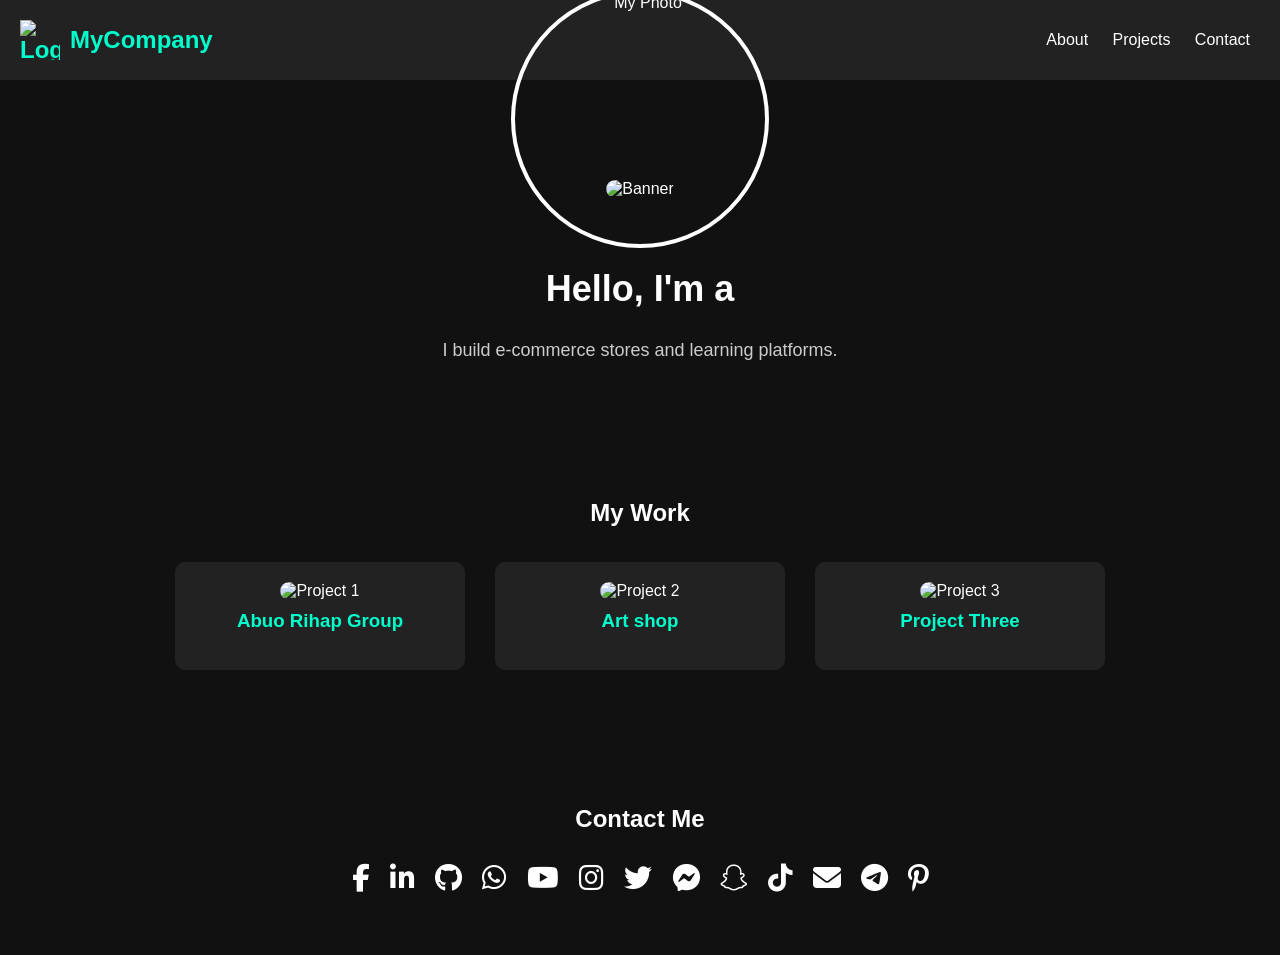
==== frontend/index.html @ 84a86a70 "Add files via upload" ====
<!DOCTYPE html>
<html lang="en">
<head>
  <meta charset="UTF-8">
  <meta name="viewport" content="width=device-width, initial-scale=1.0">
  <title>My Portfolio</title>
  <link rel="stylesheet" href="style.css">
  <!-- Font Awesome CDN -->
  <link rel="stylesheet" href="https://cdnjs.cloudflare.com/ajax/libs/font-awesome/6.5.0/css/all.min.css">
</head>
<body>
  <!-- Header -->
  <header>
    <div class="logo">
      <img src="assets/images/logo.png" alt="Logo" class="logo-img">
      <span>MyCompany</span>
    </div>
    <nav>
      <a href="#about">About</a>
      <a href="#projects">Projects</a>
      <a href="#contact">Contact</a>
    </nav>
  </header>

  <!-- Hero Section -->
  <section class="hero">
    <div class="banner-container">
      <img src="assets/images/banner.jpg" alt="Banner" class="banner-img">
      <img src="assets/images/profile.jpg" alt="My Photo" class="profile-img">
    </div>
    <h1>Hello, I'm a Web Developer</h1>
    <p>I build e-commerce stores and learning platforms.</p>
  </section>

  <!-- Projects -->
  <section id="projects">
    <h2>My Work</h2>
    <div class="cards">
      <div class="card" onclick="openProject('https://hmztzyadtarq-wq.github.io/....-..../')">
        <img src="assets/images/project1.png" alt="Project 1">
        <h3>Abuo Rihap Group</h3>
      </div>
      <div class="card" onclick="openProject('https://hmztzyadtarq-wq.github.io/Artist-A-Darsh/')">
        <img src="assets/images/project2.jpg" alt="Project 2">
        <h3>Art shop</h3>
      </div>
      <div class="card" onclick="openProject('https://github.com/hmztzyadtarq-wq/Artist-A-Darsh')">
        <img src="assets/images/project3.jpg" alt="Project 3">
        <h3>Project Three</h3>
      </div>
    </div>
  </section>

 <!-- Contact -->
<!-- Contact -->
<section id="contact">
  <h2>Contact Me</h2>
  <div class="social-icons">
    <a href="https://www.facebook.com/profile.php?id=100011259132500" target="_blank" class="icon facebook"><i class="fab fa-facebook-f"></i></a>
    <a href="https://www.linkedin.com/feed/" target="_blank" class="icon linkedin"><i class="fab fa-linkedin-in"></i></a>
    <a href="https://github.com" target="_blank" class="icon github"><i class="fab fa-github"></i></a>
    <a href="https://wa.me/01140090339" target="_blank" class="icon whatsapp"><i class="fab fa-whatsapp"></i></a>
    <a href="https://youtube.com" target="_blank" class="icon youtube"><i class="fab fa-youtube"></i></a>
    <a href="https://www.instagram.com/accounts/onetap/" target="_blank" class="icon instagram"><i class="fab fa-instagram"></i></a>
    <a href="https://twitter.com" target="_blank" class="icon twitter"><i class="fab fa-twitter"></i></a>
    <a href="https://messenger.com" target="_blank" class="icon messenger"><i class="fab fa-facebook-messenger"></i></a>
    <a href="https://snapchat.com" target="_blank" class="icon snapchat"><i class="fab fa-snapchat-ghost"></i></a>
    <a href="https://tiktok.com" target="_blank" class="icon tiktok"><i class="fab fa-tiktok"></i></a>
    <a href="hztzyadtarq@gail.com" target="_blank" class="icon email"><i class="fas fa-envelope"></i></a>
    <a href="https://telegram.org" target="_blank" class="icon telegram"><i class="fab fa-telegram-plane"></i></a>
    <a href="https://pinterest.com" target="_blank" class="icon pinterest"><i class="fab fa-pinterest-p"></i></a>
  </div>
</section>



  <script src="script.js"></script>
</body>
</html>
---- frontend/style.css ----
body {
  margin: 0;
  font-family: Arial, sans-serif;
  background: #111;
  color: #fff;
  overflow-x: hidden;
}

/* Header */
header {
  display: flex;
  justify-content: space-between;
  align-items: center;
  padding: 20px;
  background: #222;
  position: sticky;
  top: 0;
}

header .logo {
  display: flex;
  align-items: center;
  font-size: 24px;
  font-weight: bold;
  color: #00ffcc;
}

.logo-img {
  width: 40px;
  height: 40px;
  margin-right: 10px;
}

/* Navigation */
nav a {
  margin: 0 10px;
  color: #fff;
  text-decoration: none;
  transition: color 0.3s;
}
nav a:hover {
  color: #00ffcc;
}

/* Hero Section */
.hero {
  text-align: center;
  padding: 50px;
  animation: fadeIn 2s ease-in-out;
  margin-top: 50px;
}

.banner-container {
  position: relative;
  display: inline-block;
}

.banner-img {
  width: 800px;   /* حجم متوسط */
  height: 300px;
  object-fit: cover;
  border-radius: 10px;
}

.profile-img {
  width: 250px;
  height: 250px;
  border-radius: 50%; /* يخليها دايرة */
  border: 4px solid #fff;
  position: absolute;
  bottom: -50px; /* يخليها فوق البانر */
  left: 50%;
  transform: translateX(-50%);
}

.hero h1 {
  font-size: 36px;
  margin-top: 70px; /* عشان الصورة فوق البانر */
}
.hero p {
  font-size: 18px;
  color: #ccc;
}

/* Projects Section */
#projects {
  padding: 50px;
  text-align: center;
}
.cards {
  display: flex;
  justify-content: center;
  flex-wrap: wrap;
}
.card {
  background: #222;
  margin: 15px;
  padding: 20px;
  border-radius: 10px;
  width: 250px;
  cursor: pointer;
  transition: transform 0.3s, box-shadow 0.3s;
}
.card:hover {
  transform: scale(1.05);
  box-shadow: 0 0 20px #00ffcc;
}
.card img {
  width: 100%;
  border-radius: 10px;
}
.card h3 {
  margin-top: 10px;
  color: #00ffcc;
}

/* Contact Section */
#contact {
  padding: 50px;
  text-align: center;
}

.social-icons {
  display: flex;
  justify-content: center;
  flex-wrap: wrap;
  margin-top: 20px;
}

.social-icons .icon {
  margin: 10px;
  font-size: 28px;
  color: #fff;
  transition: transform 0.3s, color 0.3s;
}

.social-icons .icon:hover {
  transform: scale(1.3) rotate(10deg);
}

/* ألوان مخصصة لكل أيقونة */
.facebook:hover { color: #3b5998; }
.linkedin:hover { color: #0077b5; }
.github:hover { color: #000000; }
.whatsapp:hover { color: #25d366; }
.youtube:hover { color: #ff0000; }
.instagram:hover { color: #ec2f6e; }
.twitter:hover { color: #1da1f2; }
.messenger:hover { color: #0084ff; }
.telegram:hover { color: #0088cc; }
.snapchat:hover { color: #fffc00; }
.tiktok:hover { color: #69c9d0; }
.email:hover { color: #d44638; }
.pinterest:hover { color: #bd081c; }

/* Animation */
@keyframes fadeIn {
  from {opacity: 0;}
  to {opacity: 1;}
}
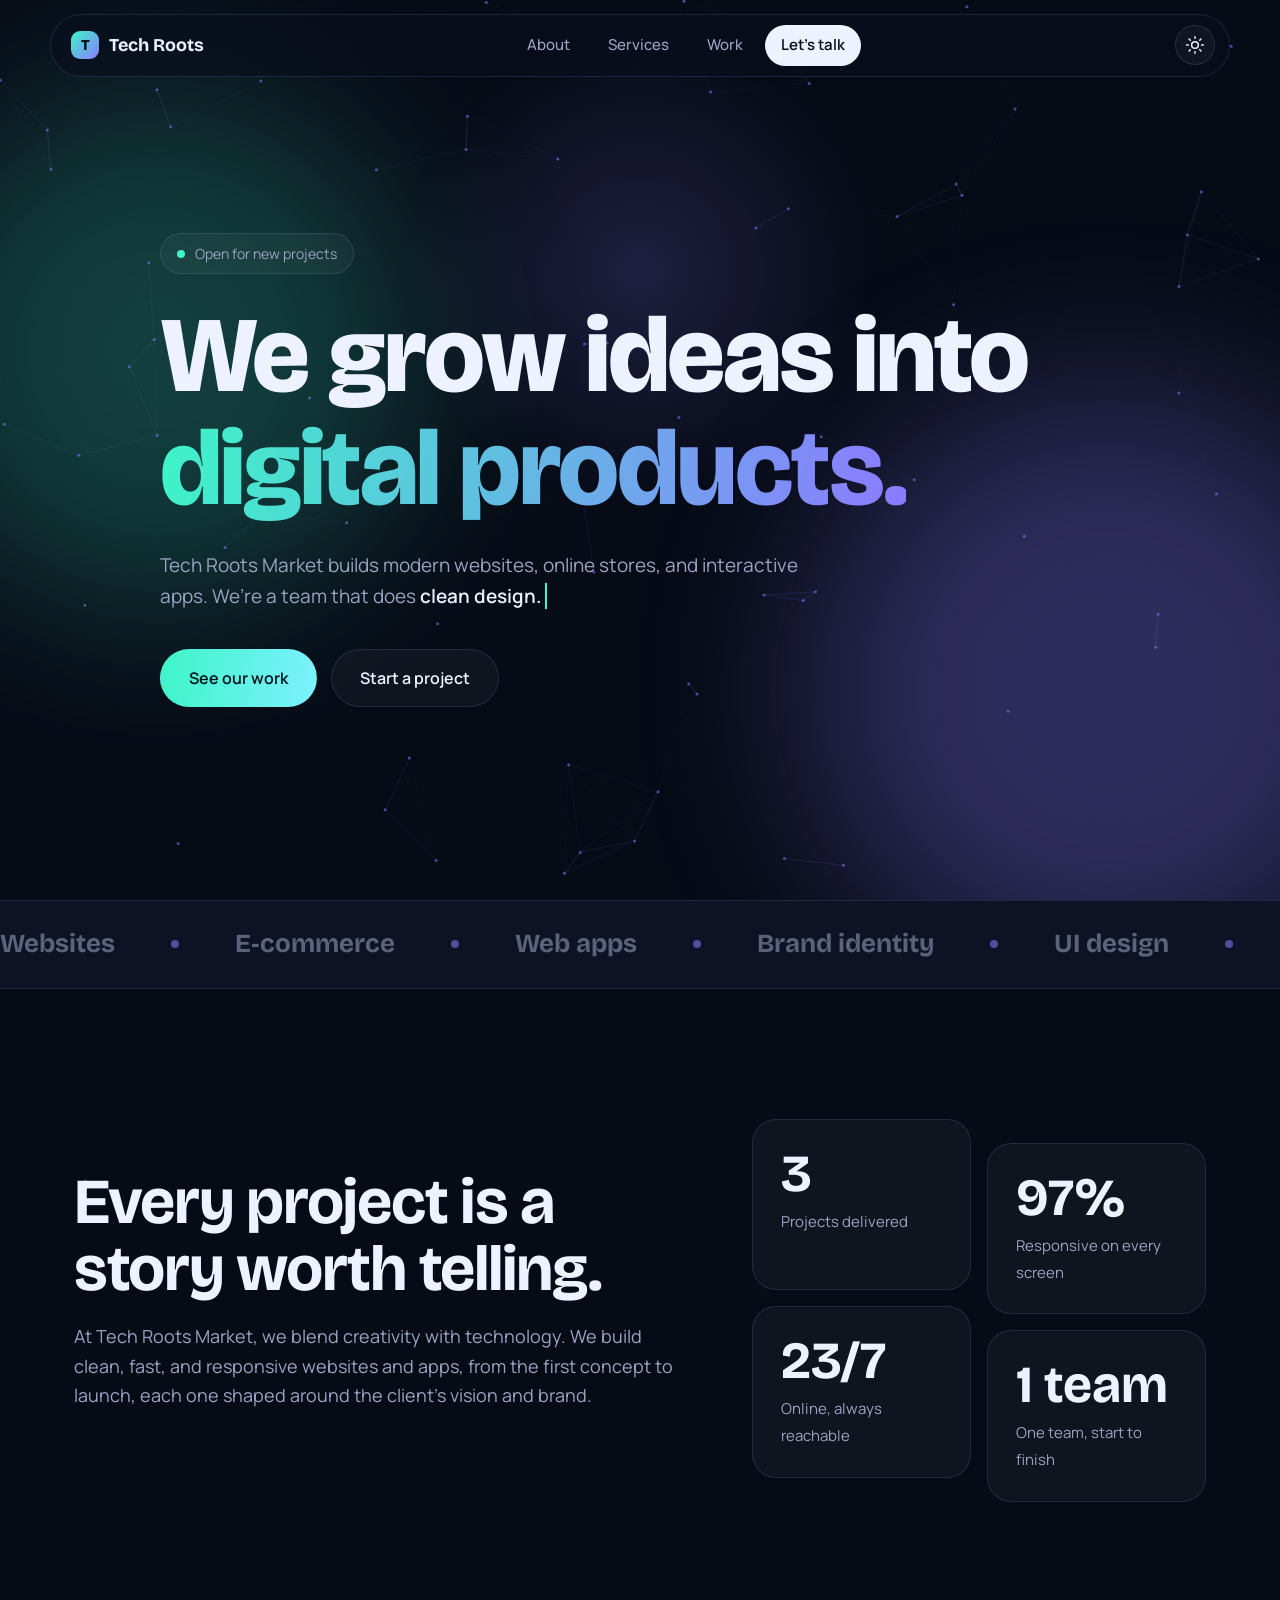
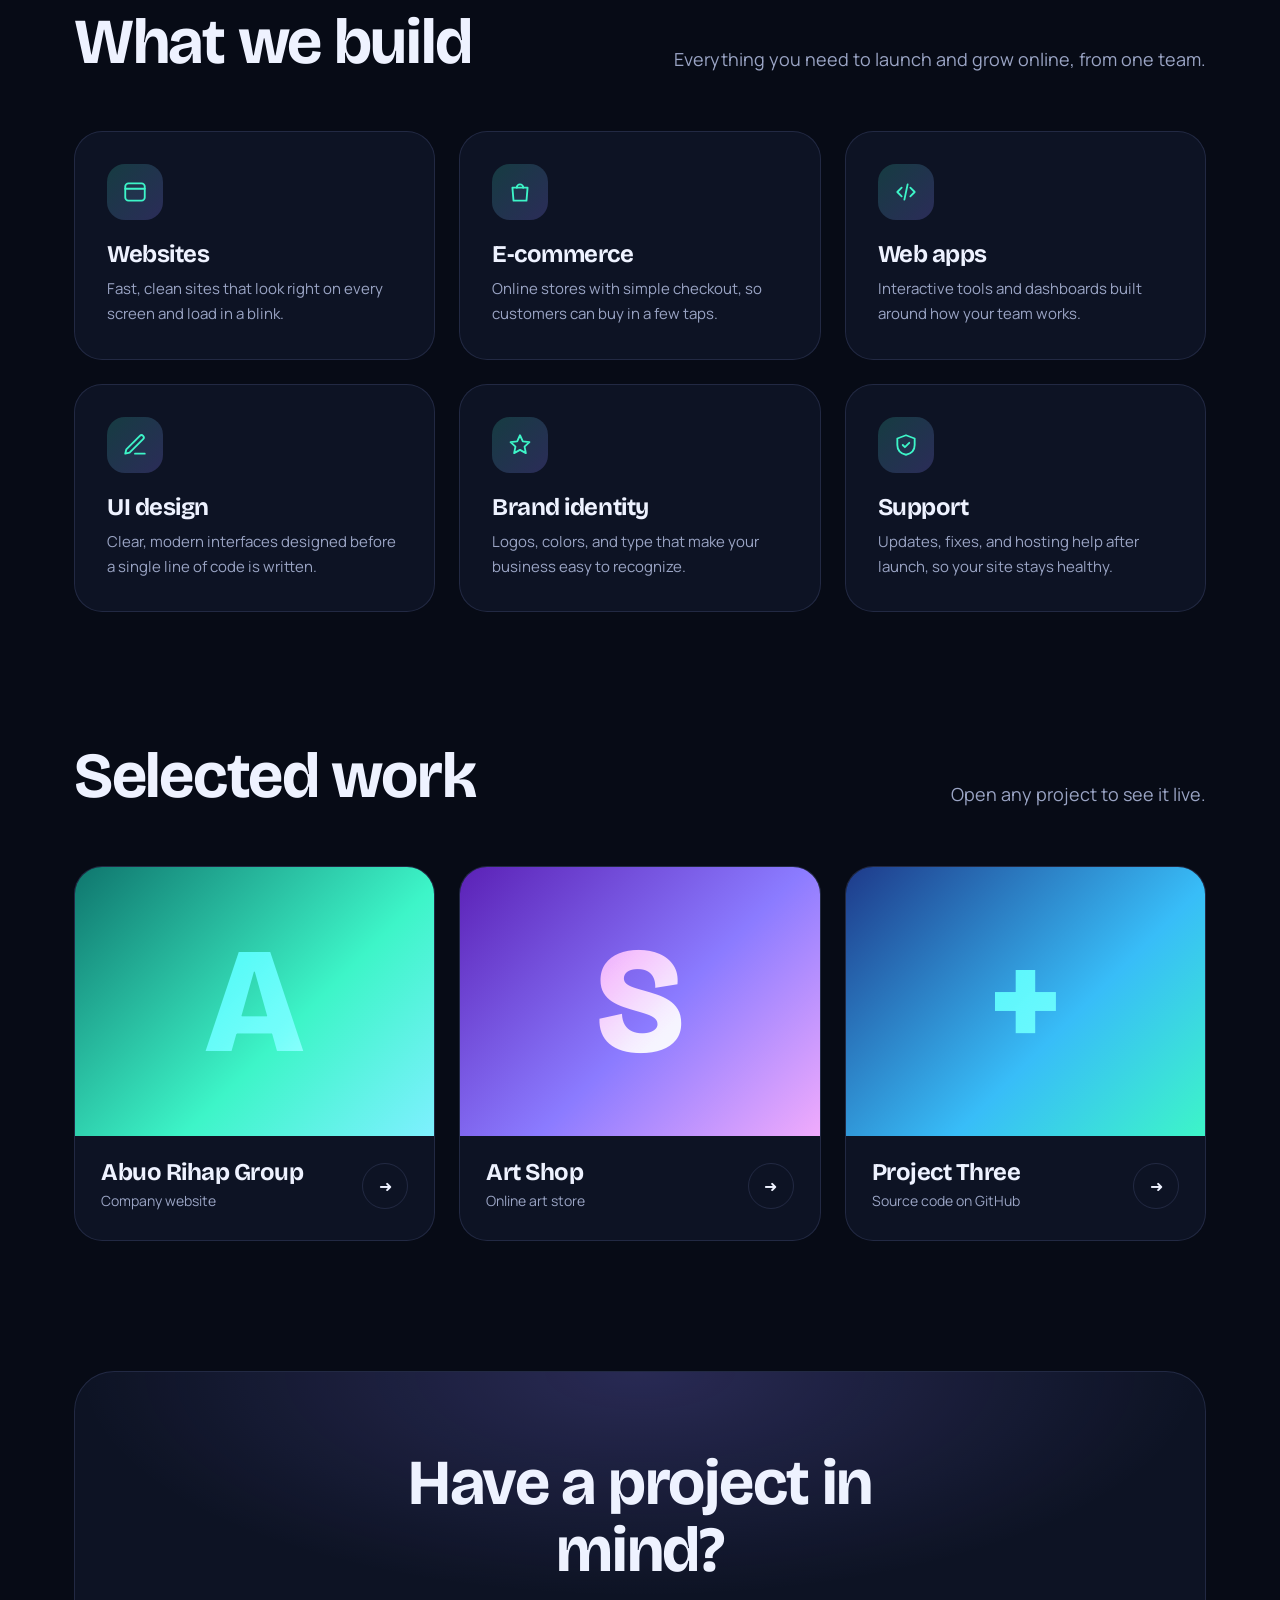
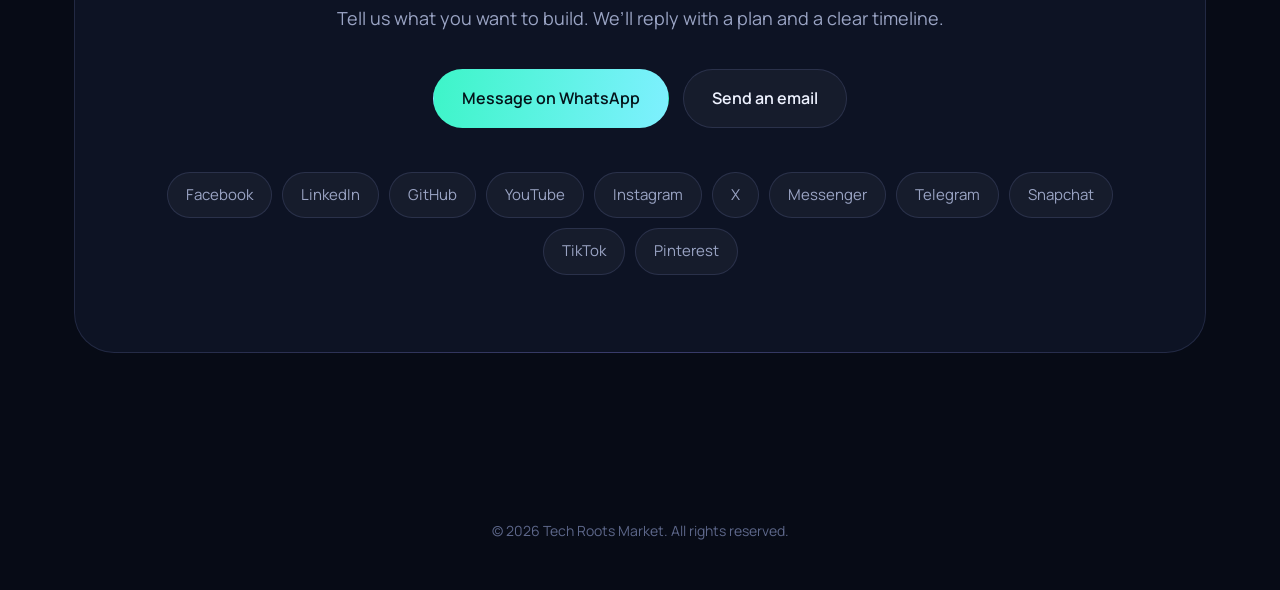
==== commit fc271c89: "Update index.html" ====
--- a/frontend/index.html
+++ b/frontend/index.html
@@ -1,83 +1,382 @@
 <!DOCTYPE html>
 <html lang="en">
 <head>
-  <meta charset="UTF-8">
-  <meta name="viewport" content="width=device-width, initial-scale=1.0">
-  <title>My Portfolio</title>
-  <link rel="stylesheet" href="style.css">
-  <!-- Font Awesome CDN -->
-  <link rel="stylesheet" href="https://cdnjs.cloudflare.com/ajax/libs/font-awesome/6.5.0/css/all.min.css">
+<meta charset="UTF-8">
+<meta name="viewport" content="width=device-width, initial-scale=1, viewport-fit=cover">
+<title>Tech Roots Market</title>
+<link rel="preconnect" href="https://fonts.googleapis.com">
+<link rel="preconnect" href="https://fonts.gstatic.com" crossorigin>
+<link href="https://fonts.googleapis.com/css2?family=Bricolage+Grotesque:opsz,wght@12..96,500;12..96,700;12..96,800&family=Manrope:wght@400;500;600&display=swap" rel="stylesheet">
+<style>
+:root{
+  --bg:#070b16;--bg2:#0d1324;--ink:#eef2ff;--mute:#9aa4c4;--line:rgba(160,175,255,.14);
+  --mint:#3df5c8;--violet:#8b7bff;--glass:rgba(255,255,255,.04);
+  --display:"Bricolage Grotesque","Segoe UI",sans-serif;--body:"Manrope","Segoe UI",Arial,sans-serif;
+  box-sizing:border-box;padding-top:env(safe-area-inset-top,0px);padding-bottom:env(safe-area-inset-bottom,0px);
+}
+:root{--bar:rgba(10,15,30,.65)}
+:root[data-theme="light"]{--bg:#f3f5ff;--bg2:#ffffff;--ink:#0d1226;--mute:#54608a;--line:rgba(30,40,100,.14);--mint:#00a884;--violet:#6a57ff;--glass:rgba(20,30,90,.04);--bar:rgba(255,255,255,.78)}
+*,*::before,*::after{box-sizing:inherit}
+html{scroll-behavior:smooth;scroll-padding-top:calc(90px + env(safe-area-inset-top,0px));height:100%}
+body{margin:0;background:var(--bg);color:var(--ink);font-family:var(--body);line-height:1.65;overflow-x:hidden;-webkit-font-smoothing:antialiased}
+a{color:inherit;text-decoration:none}
+:focus-visible{outline:2px solid var(--mint);outline-offset:3px;border-radius:8px}
+.wrap{max-width:1180px;margin:0 auto;padding:0 24px}
+h1,h2,h3{font-family:var(--display);line-height:1.05;margin:0;letter-spacing:-.02em}
+
+/* glow follows cursor */
+.glow{position:fixed;width:520px;height:520px;border-radius:50%;pointer-events:none;z-index:0;
+  background:radial-gradient(circle,rgba(139,123,255,.18),transparent 65%);transform:translate(-50%,-50%);left:50%;top:30%;transition:opacity .3s}
+
+/* nav */
+header{position:fixed;top:0;left:0;right:0;z-index:50;padding:calc(14px + env(safe-area-inset-top,0px)) 24px 0}
+.bar{max-width:1180px;margin:0 auto;display:flex;align-items:center;justify-content:space-between;
+  padding:10px 14px 10px 20px;border:1px solid var(--line);border-radius:999px;
+  background:var(--bar);backdrop-filter:blur(16px);-webkit-backdrop-filter:blur(16px)}
+.brand{display:flex;align-items:center;gap:10px;font-family:var(--display);font-weight:700;font-size:18px}
+.mark{width:28px;height:28px;border-radius:9px;background:linear-gradient(135deg,var(--mint),var(--violet));display:grid;place-items:center;color:#06101a;font-weight:800;font-size:15px}
+nav{display:flex;align-items:center;gap:6px}
+nav a{padding:8px 16px;border-radius:999px;color:var(--mute);font-weight:500;font-size:15px;transition:.25s}
+nav a:hover{color:var(--ink);background:var(--glass)}
+nav a.cta{background:var(--ink);color:var(--bg);font-weight:600}
+nav a.cta:hover{background:var(--mint)}
+.burger{display:none;background:none;border:0;color:var(--ink);font-size:26px;cursor:pointer;padding:4px 10px}
+
+/* hero */
+.hero{position:relative;min-height:100vh;min-height:100svh;display:flex;align-items:center;overflow:hidden}
+#roots{position:absolute;inset:0;width:100%;height:100%;z-index:0}
+.hero .wrap{position:relative;z-index:2;padding-top:120px;padding-bottom:80px}
+.pill{display:inline-flex;align-items:center;gap:10px;border:1px solid var(--line);background:var(--glass);padding:8px 16px;border-radius:999px;color:var(--mute);font-size:14px}
+.dot{width:8px;height:8px;border-radius:50%;background:var(--mint);box-shadow:0 0 0 0 rgba(61,245,200,.6);animation:pulse 2s infinite}
+@keyframes pulse{70%{box-shadow:0 0 0 10px rgba(61,245,200,0)}100%{box-shadow:0 0 0 0 rgba(61,245,200,0)}}
+.hero h1{font-size:clamp(44px,8.4vw,112px);font-weight:800;margin:26px 0 24px;max-width:15ch}
+.grad{background:linear-gradient(100deg,var(--mint),var(--violet),var(--mint));background-size:200% 100%;animation:shift 6s linear infinite;-webkit-background-clip:text;background-clip:text;color:transparent}
+@keyframes shift{to{background-position:-200% 0}}
+.hero p{max-width:56ch;color:var(--mute);font-size:clamp(16px,1.6vw,19px);margin:0 0 36px}
+.type{color:var(--ink);font-weight:600;border-right:2px solid var(--mint);padding-right:4px}
+.btns{display:flex;flex-wrap:wrap;gap:14px}
+.btn{display:inline-flex;align-items:center;gap:10px;padding:15px 28px;border-radius:999px;font-weight:600;font-size:16px;transition:transform .25s,box-shadow .25s,background .25s;border:1px solid var(--line)}
+.btn.main{background:linear-gradient(100deg,var(--mint),#7ef0ff);color:#04131a;border-color:transparent}
+.btn.main:hover{transform:translateY(-3px);box-shadow:0 14px 40px -10px rgba(61,245,200,.6)}
+.btn.ghost{background:var(--glass)}
+.btn.ghost:hover{background:rgba(255,255,255,.09);transform:translateY(-3px)}
+
+/* marquee */
+.marquee{border-block:1px solid var(--line);background:var(--bg2);overflow:hidden;position:relative;z-index:2}
+.track{display:flex;gap:56px;width:max-content;padding:22px 0;animation:slide 32s linear infinite}
+.track span{font-family:var(--display);font-size:26px;font-weight:700;color:var(--mute);opacity:.55;white-space:nowrap;display:flex;align-items:center;gap:56px}
+.track span::after{content:"";width:8px;height:8px;border-radius:50%;background:var(--violet)}
+@keyframes slide{to{transform:translateX(-50%)}}
+
+section{position:relative;z-index:2}
+.sec{padding:130px 0}
+.sec h2{font-size:clamp(34px,5vw,64px);max-width:18ch;margin-bottom:20px}
+.lead{color:var(--mute);max-width:60ch;font-size:18px}
+
+/* about */
+.about{display:grid;grid-template-columns:1.15fr .85fr;gap:64px;align-items:center}
+.stats{display:grid;grid-template-columns:1fr 1fr;gap:16px}
+.stat{border:1px solid var(--line);background:var(--glass);border-radius:24px;padding:28px}
+.stat b{display:block;font-family:var(--display);font-size:52px;line-height:1;margin-bottom:8px}
+.stat span{color:var(--mute);font-size:15px}
+.stat:nth-child(2){transform:translateY(24px)}.stat:nth-child(4){transform:translateY(24px)}
+
+/* work */
+.head{display:flex;justify-content:space-between;align-items:end;gap:24px;flex-wrap:wrap;margin-bottom:56px}
+.grid{display:grid;grid-template-columns:repeat(3,1fr);gap:24px}
+.proj{display:flex;flex-direction:column;border:1px solid var(--line);border-radius:28px;overflow:hidden;background:var(--bg2);transition:transform .35s,border-color .35s,box-shadow .35s;transform-style:preserve-3d}
+.proj:hover{border-color:rgba(61,245,200,.5);box-shadow:0 30px 80px -30px rgba(61,245,200,.35)}
+.cover{aspect-ratio:4/3;position:relative;display:grid;place-items:center;overflow:hidden}
+.cover i{font-style:normal;font-family:var(--display);font-weight:800;font-size:150px;color:rgba(255,255,255,.92);mix-blend-mode:overlay;transition:transform .5s}
+.proj:hover .cover i{transform:scale(1.12) rotate(-4deg)}
+.c1{background:linear-gradient(135deg,#0f766e,#3df5c8 60%,#7ef0ff)}
+.c2{background:linear-gradient(135deg,#5b21b6,#8b7bff 55%,#f0abfc)}
+.c3{background:linear-gradient(135deg,#1e3a8a,#38bdf8 60%,#3df5c8)}
+.meta{padding:24px 26px 28px;display:flex;justify-content:space-between;align-items:center;gap:12px}
+.meta h3{font-size:24px;margin-bottom:4px}.meta p{margin:0;color:var(--mute);font-size:14px}
+.go{width:46px;height:46px;border-radius:50%;border:1px solid var(--line);display:grid;place-items:center;flex:none;transition:.3s}
+.proj:hover .go{background:var(--mint);color:#04131a;transform:rotate(-45deg)}
+
+/* contact */
+.contact{border:1px solid var(--line);border-radius:40px;padding:clamp(36px,6vw,84px);text-align:center;
+  background:radial-gradient(800px 320px at 50% 0,rgba(139,123,255,.22),transparent 70%),var(--bg2)}
+.contact h2{margin:0 auto 20px;max-width:16ch}
+.contact .lead{margin:0 auto 36px}
+.socials{display:flex;flex-wrap:wrap;justify-content:center;gap:10px;margin-top:44px}
+.socials a{padding:10px 18px;border-radius:999px;border:1px solid var(--line);background:var(--glass);font-size:15px;color:var(--mute);transition:.25s}
+.socials a:hover{color:#04131a;background:var(--mint);border-color:var(--mint);transform:translateY(-3px)}
+footer{padding:36px 0 48px;text-align:center;color:#5d678a;font-size:14px;position:relative;z-index:2}
+
+.reveal{opacity:0;transform:translateY(24px);transition:opacity .8s,transform .8s}
+.reveal.in.proj,.reveal.in.svc{transition:opacity .8s,transform .35s,border-color .35s,box-shadow .35s}
+.reveal.in.svc:hover{transform:translateY(-6px)}
+body{transition:background-color .4s,color .4s}
+
+/* theme toggle */
+nav{order:2}.brand{order:1}
+.toggle{order:3;margin-left:8px;width:40px;height:40px;border-radius:50%;border:1px solid var(--line);background:var(--glass);color:var(--ink);cursor:pointer;display:grid;place-items:center;transition:.3s}
+.toggle:hover{transform:rotate(25deg);border-color:var(--mint)}
+.toggle svg{width:20px;height:20px;fill:none;stroke:currentColor;stroke-width:1.8;stroke-linecap:round;stroke-linejoin:round}
+.toggle .moon{display:none}
+:root[data-theme="light"] .toggle .sun{display:none}
+:root[data-theme="light"] .toggle .moon{display:block}
+.burger{order:4}
+.progress{position:fixed;top:0;left:0;right:0;height:3px;z-index:60;background:linear-gradient(90deg,var(--mint),var(--violet));transform:scaleX(0);transform-origin:left}
+
+/* hero motion */
+.aur{position:absolute;border-radius:50%;filter:blur(90px);z-index:0;animation:drift 18s ease-in-out infinite alternate}
+.a1{width:520px;height:520px;background:#3df5c8;left:-8%;top:10%;opacity:.22}
+.a2{width:600px;height:600px;background:#8b7bff;right:-10%;bottom:-10%;opacity:.3;animation-delay:-6s}
+:root[data-theme="light"] .aur{opacity:.2}
+@keyframes drift{to{transform:translate(80px,-60px) scale(1.2)}}
+.hero .wrap>*{animation:up .9s cubic-bezier(.2,.8,.2,1) both}
+.hero .wrap>:nth-child(2){animation-delay:.12s}.hero .wrap>:nth-child(3){animation-delay:.24s}.hero .wrap>:nth-child(4){animation-delay:.36s}
+@keyframes up{from{opacity:0;transform:translateY(40px);filter:blur(8px)}}
+
+/* services */
+.svc{position:relative;border:1px solid var(--line);border-radius:28px;padding:32px;background:var(--bg2);overflow:hidden}
+.svc::before{content:"";position:absolute;inset:0;background:radial-gradient(320px circle at var(--mx,50%) var(--my,0),rgba(61,245,200,.18),transparent 60%);opacity:0;transition:opacity .3s}
+.svc:hover::before{opacity:1}
+.svc:hover{border-color:rgba(61,245,200,.45);box-shadow:0 24px 60px -30px rgba(61,245,200,.4)}
+.ico{position:relative;width:56px;height:56px;border-radius:18px;display:grid;place-items:center;background:linear-gradient(135deg,rgba(61,245,200,.18),rgba(139,123,255,.24));color:var(--mint);margin-bottom:22px;animation:float 5s ease-in-out infinite}
+.svc:nth-child(even) .ico{animation-delay:-2.5s}
+.ico svg{width:26px;height:26px;fill:none;stroke:currentColor;stroke-width:1.7;stroke-linecap:round;stroke-linejoin:round}
+.svc h3{position:relative;font-size:24px;margin-bottom:10px}
+.svc p{position:relative;margin:0;color:var(--mute);font-size:15px}
+@keyframes float{50%{transform:translateY(-8px)}}
+.reveal.in{opacity:1;transform:none}
+
+@media(max-width:900px){
+  .about{grid-template-columns:1fr;gap:40px}.grid{grid-template-columns:1fr}
+  .sec{padding:90px 0}
+  nav{position:absolute;top:calc(100% + 10px);left:24px;right:24px;flex-direction:column;align-items:stretch;padding:12px;border:1px solid var(--line);border-radius:24px;background:var(--bg2);display:none}
+  nav.open{display:flex}nav a{text-align:center}.burger{display:block}
+  header{position:fixed}.bar{position:relative}.toggle{margin-left:auto}
+}
+@media(prefers-reduced-motion:reduce){*{animation:none!important;transition:none!important}.reveal{opacity:1;transform:none}}
+</style>
 </head>
 <body>
-  <!-- Header -->
-  <header>
-    <div class="logo">
-      <img src="assets/images/logo.png" alt="Logo" class="logo-img">
-      <span>MyCompany</span>
-    </div>
-    <nav>
+<div class="glow" id="glow"></div>
+<div class="progress" id="progress"></div>
+
+<header>
+  <div class="bar">
+    <a class="brand" href="#top"><span class="mark">T</span>Tech Roots</a>
+    <button class="toggle" id="theme" aria-label="Switch light or dark mode"><svg class="sun" viewBox="0 0 24 24"><circle cx="12" cy="12" r="4"/><path d="M12 2v2M12 20v2M4.9 4.9l1.4 1.4M17.7 17.7l1.4 1.4M2 12h2M20 12h2M4.9 19.1l1.4-1.4M17.7 6.3l1.4-1.4"/></svg><svg class="moon" viewBox="0 0 24 24"><path d="M21 12.8A9 9 0 1111.2 3a7 7 0 009.8 9.8z"/></svg></button>
+    <button class="burger" id="burger" aria-label="Open menu">&#9776;</button>
+    <nav id="nav">
       <a href="#about">About</a>
-      <a href="#projects">Projects</a>
-      <a href="#contact">Contact</a>
+      <a href="#services">Services</a>
+      <a href="#work">Work</a>
+      <a class="cta" href="#contact">Let’s talk</a>
     </nav>
-  </header>
-
-  <!-- Hero Section -->
-  <section class="hero">
-    <div class="banner-container">
-      <img src="assets/images/banner.jpg" alt="Banner" class="banner-img">
-      <img src="assets/images/profile.jpg" alt="My Photo" class="profile-img">
-    </div>
-    <h1>Hello, I'm a Web Developer</h1>
-    <p>I build e-commerce stores and learning platforms.</p>
-  </section>
-
-  <!-- Projects -->
-  <section id="projects">
-    <h2>My Work</h2>
-    <div class="cards">
-      <div class="card" onclick="openProject('https://hmztzyadtarq-wq.github.io/....-..../')">
-        <img src="assets/images/project1.png" alt="Project 1">
-        <h3>Abuo Rihap Group</h3>
+  </div>
+</header>
+
+<main id="top">
+<section class="hero">
+  <div class="aur a1"></div><div class="aur a2"></div>
+  <canvas id="roots" aria-hidden="true"></canvas>
+  <div class="wrap">
+    <span class="pill"><span class="dot"></span>Open for new projects</span>
+    <h1>We grow ideas into <span class="grad">digital products.</span></h1>
+    <p>Tech Roots Market builds modern websites, online stores, and interactive apps. We’re a team that does <span class="type" id="type"></span></p>
+    <div class="btns">
+      <a class="btn main" href="#work">See our work</a>
+      <a class="btn ghost" href="#contact">Start a project</a>
+    </div>
+  </div>
+</section>
+
+<div class="marquee" aria-hidden="true">
+  <div class="track">
+    <span>Websites</span><span>E‑commerce</span><span>Web apps</span><span>Brand identity</span><span>UI design</span><span>Responsive layouts</span>
+    <span>Websites</span><span>E‑commerce</span><span>Web apps</span><span>Brand identity</span><span>UI design</span><span>Responsive layouts</span>
+  </div>
+</div>
+
+<section class="sec" id="about">
+  <div class="wrap about">
+    <div class="reveal">
+      <h2>Every project is a story worth telling.</h2>
+      <p class="lead">At Tech Roots Market, we blend creativity with technology. We build clean, fast, and responsive websites and apps, from the first concept to launch, each one shaped around the client’s vision and brand.</p>
+    </div>
+    <div class="stats reveal">
+      <div class="stat"><b data-n="3">0</b><span>Projects delivered</span></div>
+      <div class="stat"><b data-n="100" data-s="%">0</b><span>Responsive on every screen</span></div>
+      <div class="stat"><b data-n="24" data-s="/7">0</b><span>Online, always reachable</span></div>
+      <div class="stat"><b data-n="1" data-s=" team">0</b><span>One team, start to finish</span></div>
+    </div>
+  </div>
+</section>
+
+<section class="sec" id="services" style="padding-top:0">
+  <div class="wrap">
+    <div class="head reveal">
+      <h2 style="margin:0">What we build</h2>
+      <p class="lead" style="margin:0">Everything you need to launch and grow online, from one team.</p>
+    </div>
+    <div class="grid">
+      <div class="svc reveal"><div class="ico"><svg viewBox="0 0 24 24"><rect x="3" y="4" width="18" height="16" rx="3"/><path d="M3 9h18"/></svg></div><h3>Websites</h3><p>Fast, clean sites that look right on every screen and load in a blink.</p></div>
+      <div class="svc reveal"><div class="ico"><svg viewBox="0 0 24 24"><path d="M5 8h14l-1 12H6L5 8z"/><path d="M9 8a3 3 0 016 0"/></svg></div><h3>E‑commerce</h3><p>Online stores with simple checkout, so customers can buy in a few taps.</p></div>
+      <div class="svc reveal"><div class="ico"><svg viewBox="0 0 24 24"><path d="M8 8l-4 4 4 4M16 8l4 4-4 4M13.5 5l-3 14"/></svg></div><h3>Web apps</h3><p>Interactive tools and dashboards built around how your team works.</p></div>
+      <div class="svc reveal"><div class="ico"><svg viewBox="0 0 24 24"><path d="M12 20h9"/><path d="M16.5 3.5a2.1 2.1 0 013 3L7 19l-4 1 1-4L16.5 3.5z"/></svg></div><h3>UI design</h3><p>Clear, modern interfaces designed before a single line of code is written.</p></div>
+      <div class="svc reveal"><div class="ico"><svg viewBox="0 0 24 24"><path d="M12 3l2.6 5.6 6.1.7-4.5 4.2 1.2 6L12 16.5 6.6 19.5l1.2-6L3.3 9.3l6.1-.7L12 3z"/></svg></div><h3>Brand identity</h3><p>Logos, colors, and type that make your business easy to recognize.</p></div>
+      <div class="svc reveal"><div class="ico"><svg viewBox="0 0 24 24"><path d="M12 3l8 3v6c0 5-3.5 8-8 9-4.5-1-8-4-8-9V6l8-3z"/><path d="M9 12l2 2 4-4"/></svg></div><h3>Support</h3><p>Updates, fixes, and hosting help after launch, so your site stays healthy.</p></div>
+    </div>
+  </div>
+</section>
+
+<section class="sec" id="work" style="padding-top:0">
+  <div class="wrap">
+    <div class="head reveal">
+      <h2 style="margin:0">Selected work</h2>
+      <p class="lead" style="margin:0">Open any project to see it live.</p>
+    </div>
+    <div class="grid">
+      <a class="proj reveal" href="https://hmztzyadtarq-wq.github.io/....-..../" target="_blank" rel="noopener">
+        <div class="cover c1"><i>A</i></div>
+        <div class="meta"><div><h3>Abuo Rihap Group</h3><p>Company website</p></div><span class="go">&#10140;</span></div>
+      </a>
+      <a class="proj reveal" href="https://hmztzyadtarq-wq.github.io/Artist-A-Darsh/" target="_blank" rel="noopener">
+        <div class="cover c2"><i>S</i></div>
+        <div class="meta"><div><h3>Art Shop</h3><p>Online art store</p></div><span class="go">&#10140;</span></div>
+      </a>
+      <a class="proj reveal" href="https://github.com/hmztzyadtarq-wq/Artist-A-Darsh" target="_blank" rel="noopener">
+        <div class="cover c3"><i>+</i></div>
+        <div class="meta"><div><h3>Project Three</h3><p>Source code on GitHub</p></div><span class="go">&#10140;</span></div>
+      </a>
+    </div>
+  </div>
+</section>
+
+<section class="sec" id="contact" style="padding-top:0">
+  <div class="wrap">
+    <div class="contact reveal">
+      <h2>Have a project in mind?</h2>
+      <p class="lead">Tell us what you want to build. We’ll reply with a plan and a clear timeline.</p>
+      <div class="btns" style="justify-content:center">
+        <a class="btn main" href="https://wa.me/201140090339" target="_blank" rel="noopener">Message on WhatsApp</a>
+        <a class="btn ghost" href="mailto:hztzyadtarq@gail.com">Send an email</a>
       </div>
-      <div class="card" onclick="openProject('https://hmztzyadtarq-wq.github.io/Artist-A-Darsh/')">
-        <img src="assets/images/project2.jpg" alt="Project 2">
-        <h3>Art shop</h3>
+      <div class="socials">
+        <a href="https://www.facebook.com/profile.php?id=100011259132500" target="_blank" rel="noopener">Facebook</a>
+        <a href="https://www.linkedin.com/feed/" target="_blank" rel="noopener">LinkedIn</a>
+        <a href="https://github.com" target="_blank" rel="noopener">GitHub</a>
+        <a href="https://youtube.com" target="_blank" rel="noopener">YouTube</a>
+        <a href="https://www.instagram.com/accounts/onetap/" target="_blank" rel="noopener">Instagram</a>
+        <a href="https://twitter.com" target="_blank" rel="noopener">X</a>
+        <a href="https://messenger.com" target="_blank" rel="noopener">Messenger</a>
+        <a href="https://telegram.org" target="_blank" rel="noopener">Telegram</a>
+        <a href="https://snapchat.com" target="_blank" rel="noopener">Snapchat</a>
+        <a href="https://tiktok.com" target="_blank" rel="noopener">TikTok</a>
+        <a href="https://pinterest.com" target="_blank" rel="noopener">Pinterest</a>
       </div>
-      <div class="card" onclick="openProject('https://github.com/hmztzyadtarq-wq/Artist-A-Darsh')">
-        <img src="assets/images/project3.jpg" alt="Project 3">
-        <h3>Project Three</h3>
-      </div>
-    </div>
-  </section>
-
- <!-- Contact -->
-<!-- Contact -->
-<section id="contact">
-  <h2>Contact Me</h2>
-  <div class="social-icons">
-    <a href="https://www.facebook.com/profile.php?id=100011259132500" target="_blank" class="icon facebook"><i class="fab fa-facebook-f"></i></a>
-    <a href="https://www.linkedin.com/feed/" target="_blank" class="icon linkedin"><i class="fab fa-linkedin-in"></i></a>
-    <a href="https://github.com" target="_blank" class="icon github"><i class="fab fa-github"></i></a>
-    <a href="https://wa.me/01140090339" target="_blank" class="icon whatsapp"><i class="fab fa-whatsapp"></i></a>
-    <a href="https://youtube.com" target="_blank" class="icon youtube"><i class="fab fa-youtube"></i></a>
-    <a href="https://www.instagram.com/accounts/onetap/" target="_blank" class="icon instagram"><i class="fab fa-instagram"></i></a>
-    <a href="https://twitter.com" target="_blank" class="icon twitter"><i class="fab fa-twitter"></i></a>
-    <a href="https://messenger.com" target="_blank" class="icon messenger"><i class="fab fa-facebook-messenger"></i></a>
-    <a href="https://snapchat.com" target="_blank" class="icon snapchat"><i class="fab fa-snapchat-ghost"></i></a>
-    <a href="https://tiktok.com" target="_blank" class="icon tiktok"><i class="fab fa-tiktok"></i></a>
-    <a href="hztzyadtarq@gail.com" target="_blank" class="icon email"><i class="fas fa-envelope"></i></a>
-    <a href="https://telegram.org" target="_blank" class="icon telegram"><i class="fab fa-telegram-plane"></i></a>
-    <a href="https://pinterest.com" target="_blank" class="icon pinterest"><i class="fab fa-pinterest-p"></i></a>
-  </div>
-</section>
-
-
-
-  <script src="script.js"></script>
+    </div>
+  </div>
+</section>
+</main>
+
+<footer>© <span id="yr"></span> Tech Roots Market. All rights reserved.</footer>
+
+<script>
+(function(){
+  var rm=matchMedia("(prefers-reduced-motion: reduce)").matches;
+  document.getElementById("yr").textContent=new Date().getFullYear();
+
+  // menu
+  var nav=document.getElementById("nav");
+  document.getElementById("burger").onclick=function(){nav.classList.toggle("open")};
+  nav.addEventListener("click",function(e){if(e.target.tagName==="A")nav.classList.remove("open")});
+
+  // cursor glow
+  var g=document.getElementById("glow");
+  addEventListener("pointermove",function(e){g.style.left=e.clientX+"px";g.style.top=e.clientY+"px"});
+
+  // typewriter
+  var words=["clean design.","fast, responsive sites.","strong brand identity.","results that last."],t=document.getElementById("type"),wi=0,ci=0,del=false;
+  function tick(){
+    var w=words[wi];
+    t.textContent=w.slice(0,ci);
+    if(!del&&ci===w.length){del=true;return setTimeout(tick,1600)}
+    if(del&&ci===0){del=false;wi=(wi+1)%words.length}
+    ci+=del?-1:1;setTimeout(tick,del?35:70);
+  }
+  if(rm){t.textContent=words[0]}else{tick()}
+
+  // reveal + counters
+  var io=new IntersectionObserver(function(es){es.forEach(function(e){
+    if(!e.isIntersecting)return;e.target.classList.add("in");io.unobserve(e.target);(function(t){setTimeout(function(){t.style.transitionDelay="0s"},1600)})(e.target);
+    e.target.querySelectorAll("[data-n]").forEach(count);
+  })},{threshold:.15});
+  document.querySelectorAll(".reveal").forEach(function(el){el.style.transitionDelay=([].indexOf.call(el.parentNode.children,el)*0.1)+"s";io.observe(el)});
+  function count(el){
+    var n=+el.dataset.n,s=el.dataset.s||"",st=null;
+    function f(ts){st=st||ts;var p=Math.min((ts-st)/1200,1);el.textContent=Math.round(n*(1-Math.pow(1-p,3)))+s;if(p<1)requestAnimationFrame(f)}
+    rm?el.textContent=n+s:requestAnimationFrame(f);
+  }
+
+  // card tilt
+  document.querySelectorAll(".proj").forEach(function(c){
+    if(rm)return;
+    c.addEventListener("pointermove",function(e){
+      var r=c.getBoundingClientRect(),x=(e.clientX-r.left)/r.width-.5,y=(e.clientY-r.top)/r.height-.5;
+      c.style.transform="perspective(900px) rotateY("+x*7+"deg) rotateX("+(-y*7)+"deg) translateY(-6px)";
+    });
+    c.addEventListener("pointerleave",function(){c.style.transform=""});
+  });
+
+  // theme toggle
+  var root=document.documentElement;
+  try{var sv=localStorage.getItem("tr-theme");if(sv)root.dataset.theme=sv}catch(e){}
+  document.getElementById("theme").onclick=function(){var n=root.dataset.theme==="light"?"dark":"light";root.dataset.theme=n;try{localStorage.setItem("tr-theme",n)}catch(e){}};
+
+  // scroll progress
+  var pg=document.getElementById("progress");
+  addEventListener("scroll",function(){var h=document.documentElement.scrollHeight-innerHeight;pg.style.transform="scaleX("+(h>0?scrollY/h:0)+")"},{passive:true});
+
+  // magnetic buttons + service spotlight
+  if(!rm)document.querySelectorAll(".btn").forEach(function(b){
+    b.addEventListener("pointermove",function(e){var r=b.getBoundingClientRect();b.style.transform="translate("+(e.clientX-r.left-r.width/2)*.25+"px,"+(e.clientY-r.top-r.height/2)*.35+"px)"});
+    b.addEventListener("pointerleave",function(){b.style.transform=""});
+  });
+  document.querySelectorAll(".svc").forEach(function(c){
+    c.addEventListener("pointermove",function(e){var r=c.getBoundingClientRect();c.style.setProperty("--mx",e.clientX-r.left+"px");c.style.setProperty("--my",e.clientY-r.top+"px")});
+  });
+
+  // root network canvas
+  var cv=document.getElementById("roots"),cx=cv.getContext("2d"),W,H,P=[],m={x:-999,y:-999};
+  function size(){
+    var d=Math.min(devicePixelRatio||1,2);W=cv.clientWidth;H=cv.clientHeight;cv.width=W*d;cv.height=H*d;cx.setTransform(d,0,0,d,0,0);
+    var n=Math.round(W*H/16000);P=[];
+    for(var i=0;i<n;i++)P.push({x:Math.random()*W,y:Math.random()*H,vx:(Math.random()-.5)*.3,vy:(Math.random()-.5)*.3});
+  }
+  size();addEventListener("resize",size);
+  cv.parentNode.addEventListener("pointermove",function(e){var r=cv.getBoundingClientRect();m.x=e.clientX-r.left;m.y=e.clientY-r.top});
+  function M(){return root.dataset.theme==="light"?"0,168,132":"61,245,200"}
+  function V(){return root.dataset.theme==="light"?"106,87,255":"139,123,255"}
+  function draw(){
+    cx.clearRect(0,0,W,H);
+    for(var i=0;i<P.length;i++){
+      var a=P[i];
+      if(!rm){a.x+=a.vx;a.y+=a.vy;if(a.x<0||a.x>W)a.vx*=-1;if(a.y<0||a.y>H)a.vy*=-1}
+      var dm=Math.hypot(a.x-m.x,a.y-m.y);
+      cx.beginPath();cx.arc(a.x,a.y,dm<160?2.6:1.5,0,6.283);
+      cx.fillStyle=dm<160?"rgba("+M()+",.95)":"rgba("+V()+",.55)";cx.fill();
+      for(var j=i+1;j<P.length;j++){
+        var b=P[j],d=Math.hypot(a.x-b.x,a.y-b.y);
+        if(d<130){
+          var near=Math.hypot((a.x+b.x)/2-m.x,(a.y+b.y)/2-m.y)<180;
+          cx.strokeStyle=near?"rgba("+M()+","+(1-d/130)*.6+")":"rgba("+V()+","+(1-d/130)*.22+")";
+          cx.lineWidth=1;cx.beginPath();cx.moveTo(a.x,a.y);cx.lineTo(b.x,b.y);cx.stroke();
+        }
+      }
+    }
+    if(!rm)requestAnimationFrame(draw);
+  }
+  draw();
+})();
+</script>
 </body>
 </html>
-
-
-
-
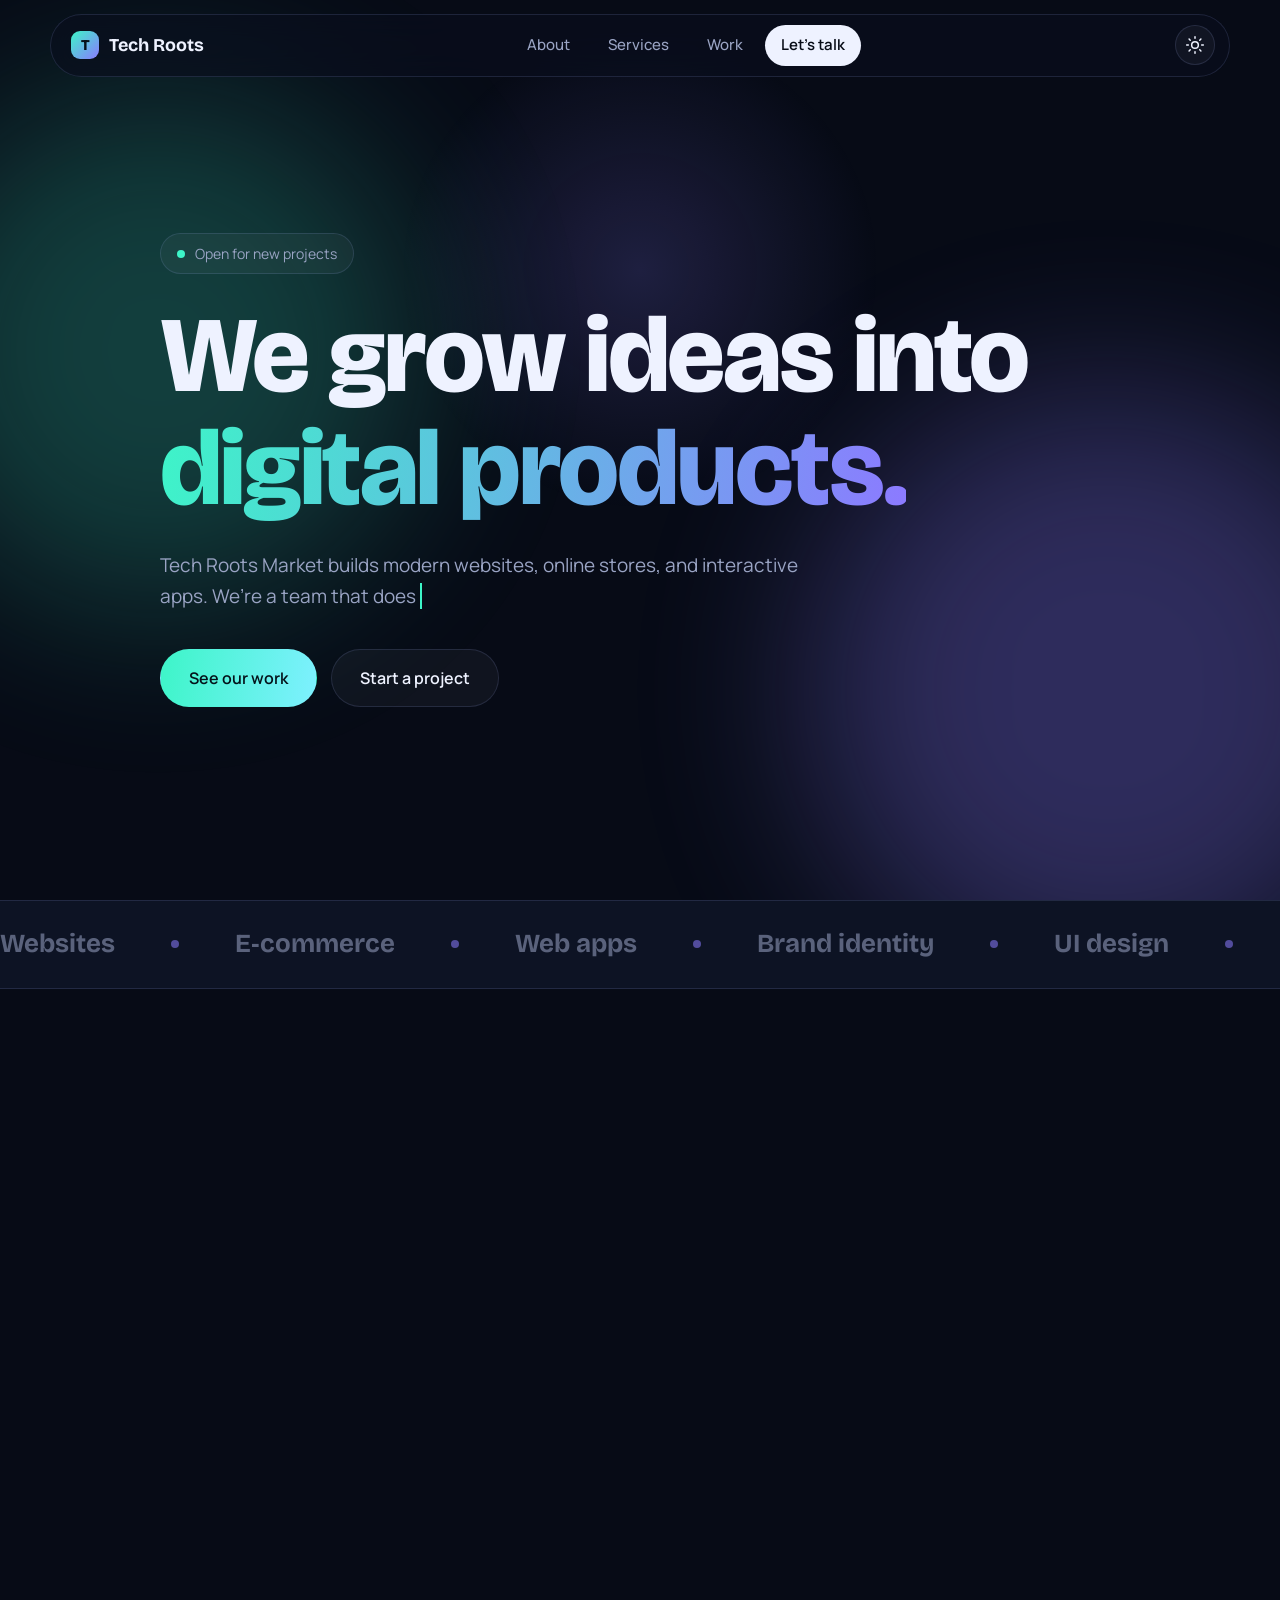
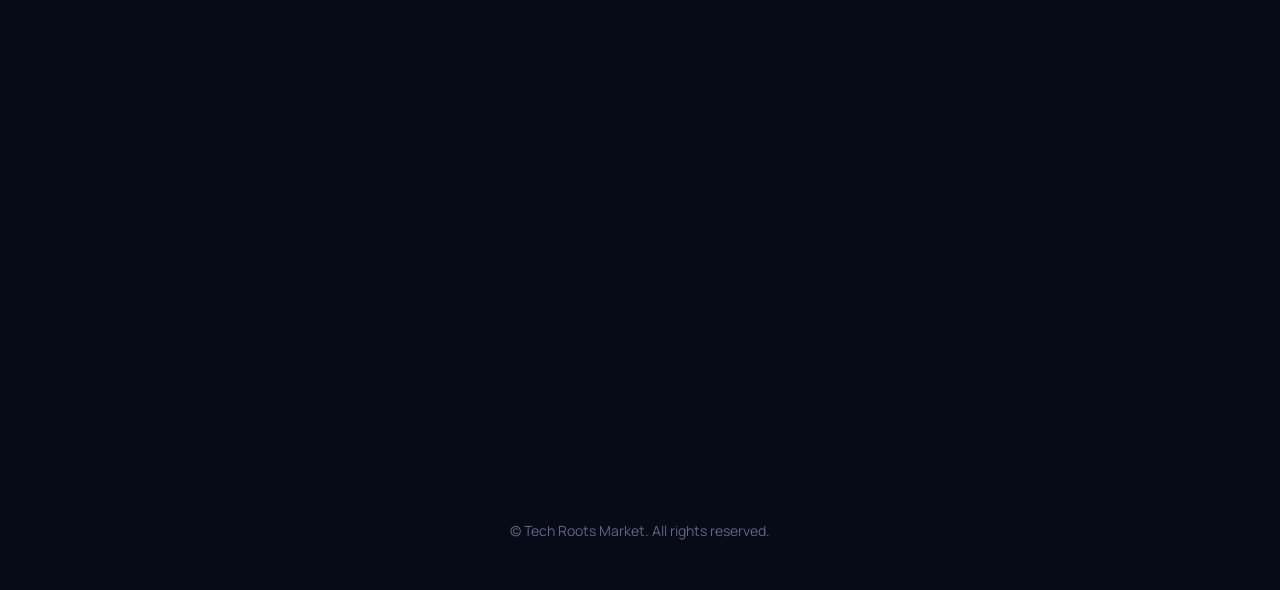
==== commit 975ff06d: "Update index.html" ====
--- a/frontend/index.html
+++ b/frontend/index.html
@@ -301,82 +301,4 @@
     t.textContent=w.slice(0,ci);
     if(!del&&ci===w.length){del=true;return setTimeout(tick,1600)}
     if(del&&ci===0){del=false;wi=(wi+1)%words.length}
-    ci+=del?-1:1;setTimeout(tick,del?35:70);
-  }
-  if(rm){t.textContent=words[0]}else{tick()}
-
-  // reveal + counters
-  var io=new IntersectionObserver(function(es){es.forEach(function(e){
-    if(!e.isIntersecting)return;e.target.classList.add("in");io.unobserve(e.target);(function(t){setTimeout(function(){t.style.transitionDelay="0s"},1600)})(e.target);
-    e.target.querySelectorAll("[data-n]").forEach(count);
-  })},{threshold:.15});
-  document.querySelectorAll(".reveal").forEach(function(el){el.style.transitionDelay=([].indexOf.call(el.parentNode.children,el)*0.1)+"s";io.observe(el)});
-  function count(el){
-    var n=+el.dataset.n,s=el.dataset.s||"",st=null;
-    function f(ts){st=st||ts;var p=Math.min((ts-st)/1200,1);el.textContent=Math.round(n*(1-Math.pow(1-p,3)))+s;if(p<1)requestAnimationFrame(f)}
-    rm?el.textContent=n+s:requestAnimationFrame(f);
-  }
-
-  // card tilt
-  document.querySelectorAll(".proj").forEach(function(c){
-    if(rm)return;
-    c.addEventListener("pointermove",function(e){
-      var r=c.getBoundingClientRect(),x=(e.clientX-r.left)/r.width-.5,y=(e.clientY-r.top)/r.height-.5;
-      c.style.transform="perspective(900px) rotateY("+x*7+"deg) rotateX("+(-y*7)+"deg) translateY(-6px)";
-    });
-    c.addEventListener("pointerleave",function(){c.style.transform=""});
-  });
-
-  // theme toggle
-  var root=document.documentElement;
-  try{var sv=localStorage.getItem("tr-theme");if(sv)root.dataset.theme=sv}catch(e){}
-  document.getElementById("theme").onclick=function(){var n=root.dataset.theme==="light"?"dark":"light";root.dataset.theme=n;try{localStorage.setItem("tr-theme",n)}catch(e){}};
-
-  // scroll progress
-  var pg=document.getElementById("progress");
-  addEventListener("scroll",function(){var h=document.documentElement.scrollHeight-innerHeight;pg.style.transform="scaleX("+(h>0?scrollY/h:0)+")"},{passive:true});
-
-  // magnetic buttons + service spotlight
-  if(!rm)document.querySelectorAll(".btn").forEach(function(b){
-    b.addEventListener("pointermove",function(e){var r=b.getBoundingClientRect();b.style.transform="translate("+(e.clientX-r.left-r.width/2)*.25+"px,"+(e.clientY-r.top-r.height/2)*.35+"px)"});
-    b.addEventListener("pointerleave",function(){b.style.transform=""});
-  });
-  document.querySelectorAll(".svc").forEach(function(c){
-    c.addEventListener("pointermove",function(e){var r=c.getBoundingClientRect();c.style.setProperty("--mx",e.clientX-r.left+"px");c.style.setProperty("--my",e.clientY-r.top+"px")});
-  });
-
-  // root network canvas
-  var cv=document.getElementById("roots"),cx=cv.getContext("2d"),W,H,P=[],m={x:-999,y:-999};
-  function size(){
-    var d=Math.min(devicePixelRatio||1,2);W=cv.clientWidth;H=cv.clientHeight;cv.width=W*d;cv.height=H*d;cx.setTransform(d,0,0,d,0,0);
-    var n=Math.round(W*H/16000);P=[];
-    for(var i=0;i<n;i++)P.push({x:Math.random()*W,y:Math.random()*H,vx:(Math.random()-.5)*.3,vy:(Math.random()-.5)*.3});
-  }
-  size();addEventListener("resize",size);
-  cv.parentNode.addEventListener("pointermove",function(e){var r=cv.getBoundingClientRect();m.x=e.clientX-r.left;m.y=e.clientY-r.top});
-  function M(){return root.dataset.theme==="light"?"0,168,132":"61,245,200"}
-  function V(){return root.dataset.theme==="light"?"106,87,255":"139,123,255"}
-  function draw(){
-    cx.clearRect(0,0,W,H);
-    for(var i=0;i<P.length;i++){
-      var a=P[i];
-      if(!rm){a.x+=a.vx;a.y+=a.vy;if(a.x<0||a.x>W)a.vx*=-1;if(a.y<0||a.y>H)a.vy*=-1}
-      var dm=Math.hypot(a.x-m.x,a.y-m.y);
-      cx.beginPath();cx.arc(a.x,a.y,dm<160?2.6:1.5,0,6.283);
-      cx.fillStyle=dm<160?"rgba("+M()+",.95)":"rgba("+V()+",.55)";cx.fill();
-      for(var j=i+1;j<P.length;j++){
-        var b=P[j],d=Math.hypot(a.x-b.x,a.y-b.y);
-        if(d<130){
-          var near=Math.hypot((a.x+b.x)/2-m.x,(a.y+b.y)/2-m.y)<180;
-          cx.strokeStyle=near?"rgba("+M()+","+(1-d/130)*.6+")":"rgba("+V()+","+(1-d/130)*.22+")";
-          cx.lineWidth=1;cx.beginPath();cx.moveTo(a.x,a.y);cx.lineTo(b.x,b.y);cx.stroke();
-        }
-      }
-    }
-    if(!rm)requestAnimationFrame(draw);
-  }
-  draw();
-})();
-</script>
-</body>
-</html>
+    c
